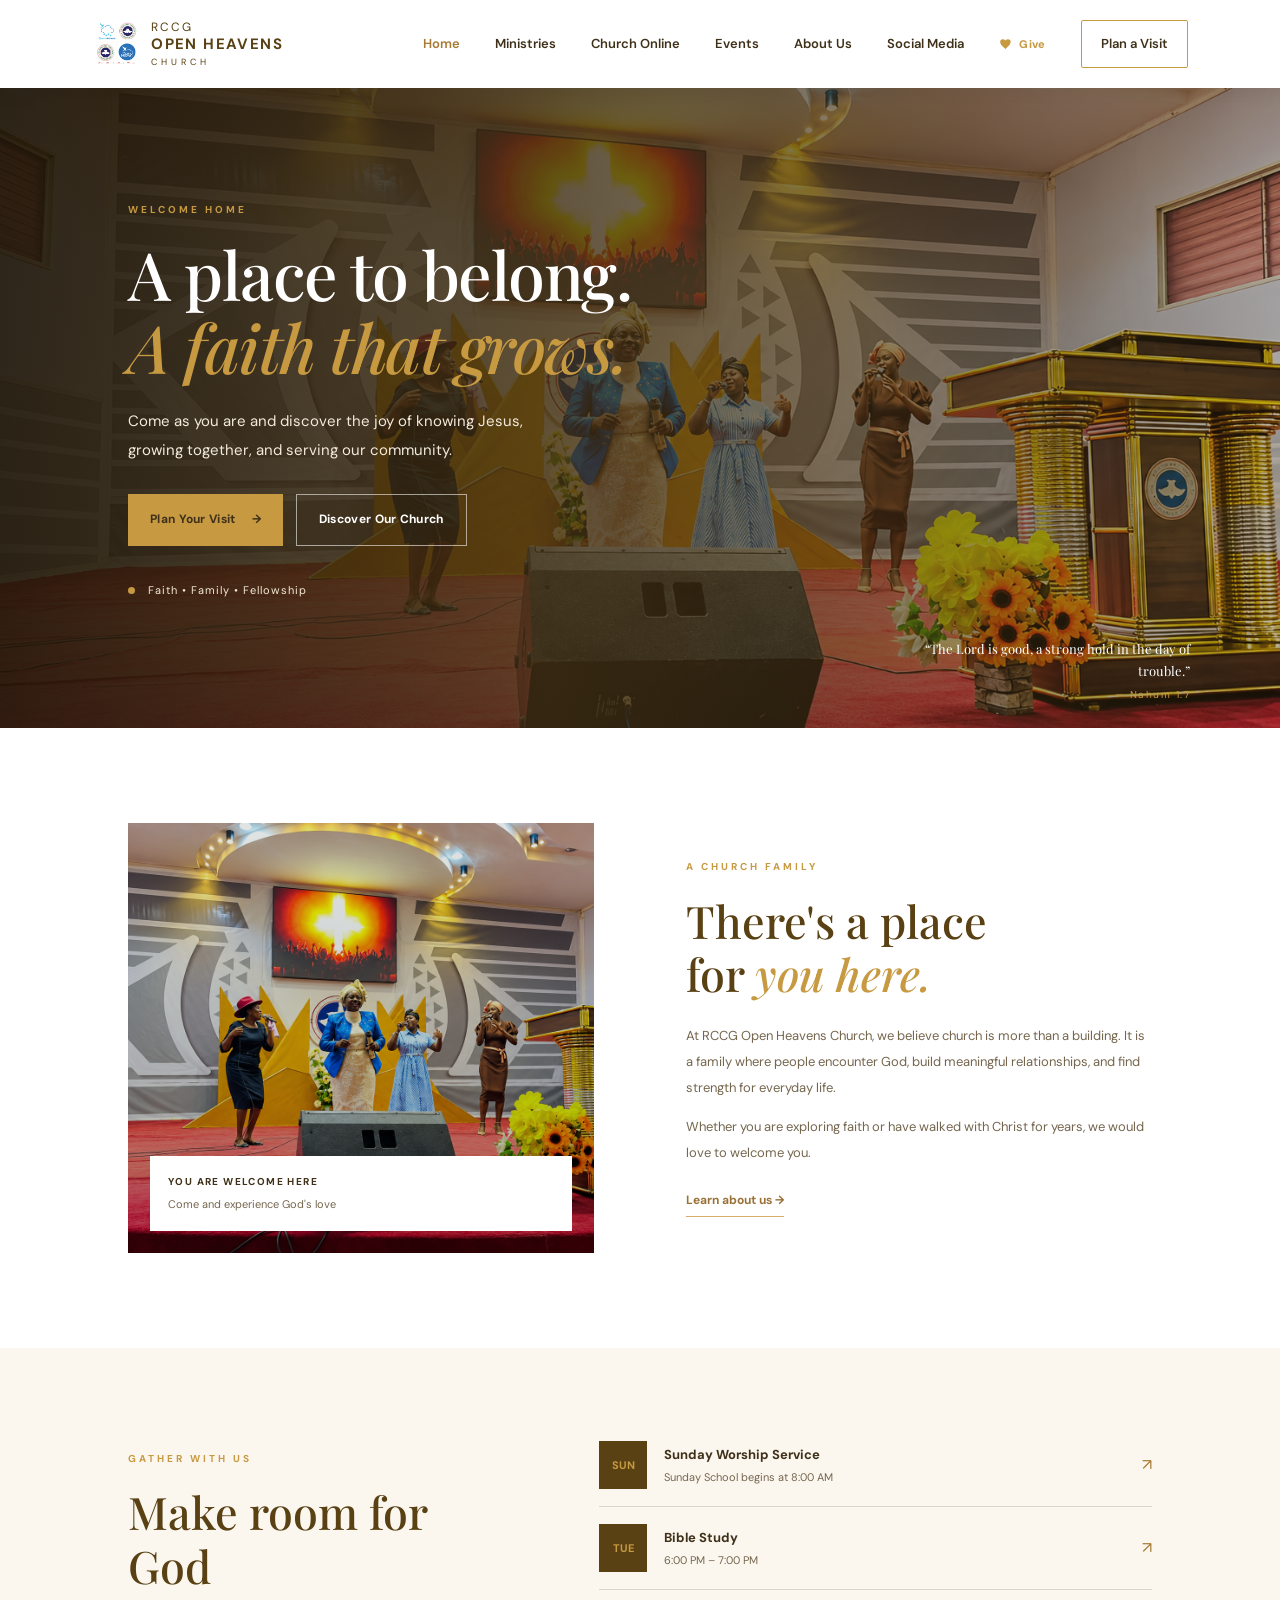
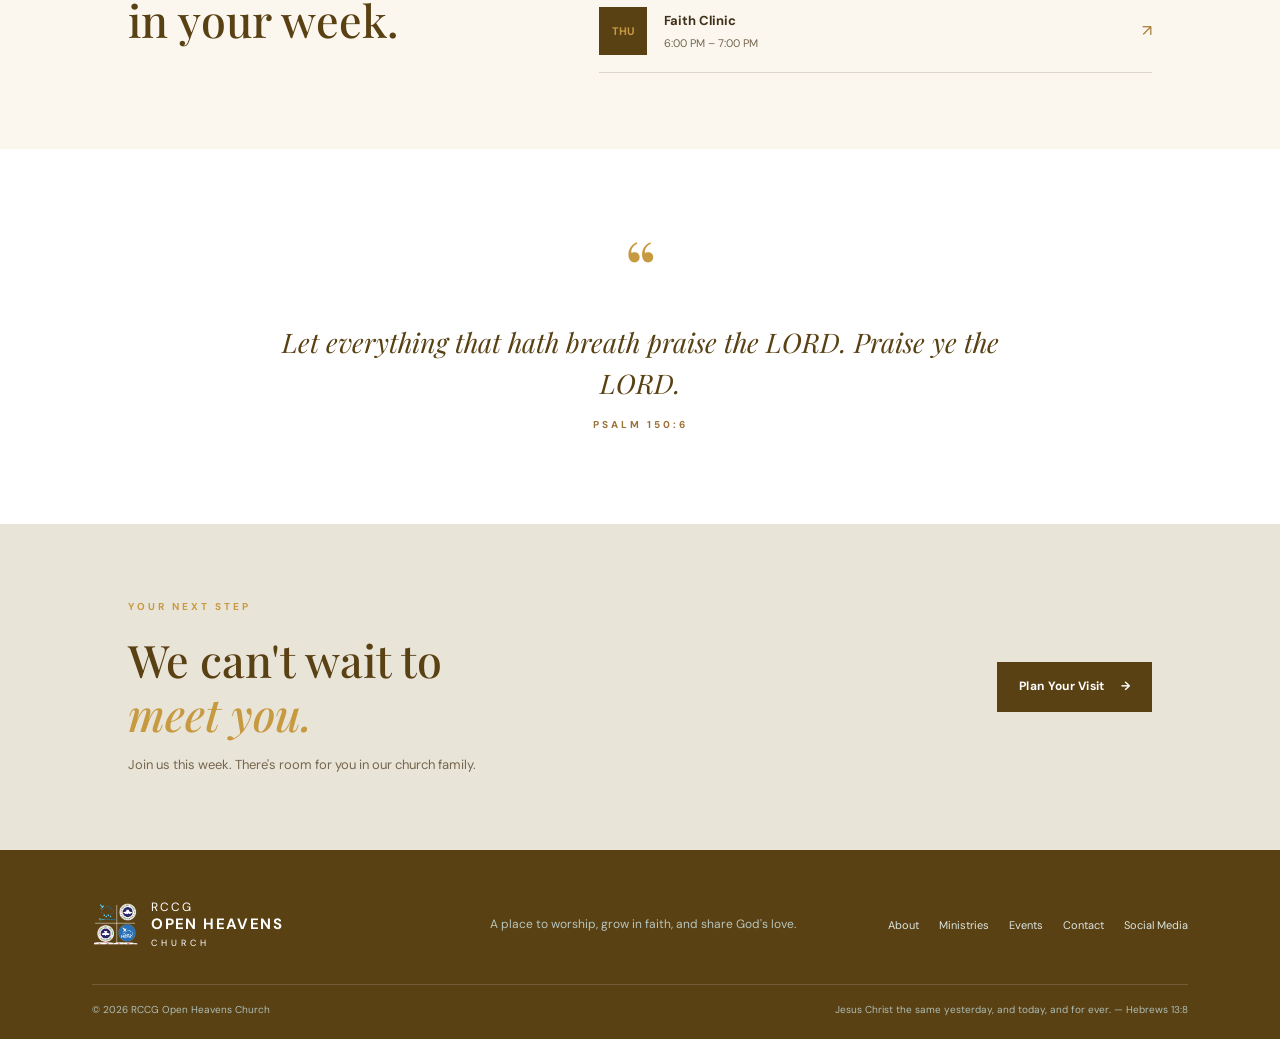
==== index.html @ aeee7080 "Update church branding and hero styling" ====
<!DOCTYPE html>
<html lang="en">
<head>
  <meta charset="UTF-8"><meta name="viewport" content="width=device-width, initial-scale=1">
  <meta name="description" content="Welcome to RCCG Open Heavens Church — a place to worship, grow in faith, and experience God's love.">
  <title>RCCG Open Heavens Church | Home</title><link rel="stylesheet" href="styles.css">
</head>
<body>
<header class="site-header"><a class="brand" href="index.html"><span class="brand-mark">✦</span><span>RCCG <b>OPEN HEAVENS</b><small>CHURCH</small></span></a>
<button class="menu-toggle" aria-label="Open navigation" aria-expanded="false">☰</button>
<nav class="nav"><a class="active" href="index.html">Home</a><a href="ministries.html">Ministries</a><a href="church-online.html">Church Online</a><a href="events.html">Events</a><a href="about.html">About Us</a><a href="social.html">Social Media</a><a href="give.html">Give</a><a class="nav-cta" href="contact.html">Plan a Visit</a></nav></header>
<main>
<section class="hero"><div class="hero-shade"></div><div class="hero-content"><p class="eyebrow">WELCOME HOME</p><h1>A place to belong.<br><em>A faith that grows.</em></h1><p class="hero-copy">Come as you are and discover the joy of knowing Jesus, growing together, and serving our community.</p><div class="hero-actions"><a class="button button-gold" href="contact.html">Plan Your Visit <span>→</span></a><a class="button button-outline" href="about.html">Discover Our Church</a></div><div class="hero-note"><span class="live-dot"></span> Faith • Family • Fellowship</div></div><div class="hero-verse">“The Lord is good, a strong hold in the day of trouble.” <b>— Nahum 1:7</b></div></section>
<section class="welcome section-wrap"><div class="welcome-image"><div class="image-label"><span>✦</span><div><b>YOU ARE WELCOME HERE</b><small>Come and experience God's love</small></div></div></div><div class="welcome-text"><p class="eyebrow">A CHURCH FAMILY</p><h2>There's a place<br>for <em>you here.</em></h2><p>At RCCG Open Heavens Church, we believe church is more than a building. It is a family where people encounter God, build meaningful relationships, and find strength for everyday life.</p><p>Whether you are exploring faith or have walked with Christ for years, we would love to welcome you.</p><a class="text-link" href="about.html">Learn about us <span>→</span></a></div></section>
<section class="service-band"><div><p class="eyebrow">GATHER WITH US</p><h2>Make room for God<br>in your week.</h2></div><div class="service-list" id="serviceList"></div></section>
<section class="quote-section"><span class="quote-mark">“</span><blockquote>Let everything that hath breath praise the LORD. Praise ye the LORD.</blockquote><p>PSALM 150:6</p></section>
<section class="visit-cta"><div><p class="eyebrow">YOUR NEXT STEP</p><h2>We can't wait to<br><em>meet you.</em></h2><p>Join us this week. There's room for you in our church family.</p></div><a class="button button-dark" href="contact.html">Plan Your Visit <span>→</span></a></section>
</main>
<footer class="footer"><div class="footer-main"><a class="brand brand-light" href="index.html"><span class="brand-mark">✦</span><span>RCCG <b>OPEN HEAVENS</b><small>CHURCH</small></span></a><p>A place to worship, grow in faith, and share God's love.</p><div class="footer-links"><a href="about.html">About</a><a href="ministries.html">Ministries</a><a href="events.html">Events</a><a href="contact.html">Contact</a></div></div><div class="footer-bottom"><span>© <span id="year"></span> RCCG Open Heavens Church</span><span>Jesus Christ the same yesterday, and today, and for ever. — Hebrews 13:8</span></div></footer><script src="church-config.js"></script><script src="script.js"></script></body></html>
---- styles.css ----
@import url('https://fonts.googleapis.com/css2?family=DM+Sans:wght@400;500;600;700&family=Playfair+Display:ital,wght@0,500;0,600;0,700;1,500;1,600&display=swap');
:root{--navy:#594114;--green:#806126;--gold:#c79a42;--cream:#fbf7ef;--ink:#3f3019;--muted:#75664e;--white:#fff;--line:#e8ddc6;--transition:0.35s cubic-bezier(.2,.8,.2,1)}
*{box-sizing:border-box}html{scroll-behavior:smooth}body{margin:0;color:var(--ink);font-family:'DM Sans',sans-serif;line-height:1.65;overflow-x:hidden;animation:pageFade .7s ease both}a{color:inherit;text-decoration:none}
@keyframes pageFade{from{opacity:0}to{opacity:1}}
@keyframes riseUp{from{opacity:0;transform:translateY(28px)}to{opacity:1;transform:translateY(0)}}
@keyframes floatGold{0%,100%{transform:translateY(0)}50%{transform:translateY(-5px)}}
.reveal{opacity:0;transform:translateY(28px);transition:opacity .8s ease,transform .8s ease}
.reveal-visible{opacity:1;transform:none}
.site-header{height:88px;padding:0 7.2%;display:flex;align-items:center;justify-content:space-between;background:#fff;position:relative;z-index:10;box-shadow:0 2px 22px #152d2910}.brand{display:flex;align-items:center;gap:11px;font-size:12px;letter-spacing:2px;color:var(--navy);line-height:1.25}.brand b{display:block;font-size:15px;letter-spacing:1.4px}.brand small{display:block;font-size:9px;letter-spacing:4px;margin-top:4px}.brand-mark{font-size:29px;color:var(--gold)}.nav{display:flex;align-items:center;gap:35px;font-size:13px;font-weight:600}.nav>a{transition:color var(--transition),transform var(--transition),opacity var(--transition)}.nav>a:hover,.nav>a.active{color:#a87932}.nav a:hover{transform:translateY(-1px)}.nav-cta{padding:12px 19px;border:1px solid var(--gold);border-radius:2px;transition:transform var(--transition),box-shadow var(--transition),background var(--transition)}.nav-cta:hover{transform:translateY(-2px);box-shadow:0 10px 18px rgba(199,154,66,.25)}.active-cta{background:var(--gold);color:var(--navy)!important}.menu-toggle{display:none;background:none;border:0;font-size:26px;color:var(--navy)}
.hero{position:relative;min-height:640px;display:flex;align-items:center;background:#594114 url('assets/home-worship.png') center 48%/cover;color:white}.hero-shade,.page-hero-shade{position:absolute;inset:0;background:linear-gradient(90deg,rgba(31,22,8,.92) 0%,rgba(63,46,19,.82) 43%,rgba(63,46,19,.35) 100%)}.hero-content{position:relative;z-index:1;margin-left:10%;max-width:640px;padding:80px 20px 95px 0}.eyebrow{font-size:10px;letter-spacing:3px;font-weight:700;color:var(--gold);margin:0 0 18px}.hero h1,.page-hero h1{font-family:'Playfair Display',serif;font-size:clamp(42px,5.2vw,72px);line-height:1.1;letter-spacing:-1.5px;margin:0 0 24px;font-weight:500}.hero h1 em,.page-hero h1 em,.welcome h2 em,.visit-cta h2 em,.about-intro h2 em,.values-section h2 em,.beliefs h2 em,.ministry-intro h2 em,.schedule-heading h2 em,.contact-details h2 em,.events-banner h2 em{color:var(--gold);font-weight:500}.hero-copy{font-size:15px;max-width:450px;color:#f2eadc;line-height:1.9}.hero-actions{display:flex;gap:13px;flex-wrap:wrap;margin-top:30px}.button{display:inline-flex;align-items:center;justify-content:center;gap:16px;padding:15px 22px;font-size:12px;font-weight:700;letter-spacing:.3px;border:0;cursor:pointer;transition:transform .25s ease,background .25s ease,box-shadow .25s ease}.button:hover{transform:translateY(-2px);box-shadow:0 12px 24px rgba(89,65,20,.18)}.button-gold{background:var(--gold);color:#3f3019}.button-outline{border:1px solid #ffffff91;color:white}.button-dark{background:var(--navy);color:white}.hero-note{margin-top:35px;color:#f4ead7;font-size:11px;letter-spacing:1px}.live-dot{display:inline-block;width:7px;height:7px;border-radius:50%;background:var(--gold);margin-right:9px;animation:floatGold 2.6s ease-in-out infinite}.hero-verse{position:absolute;right:7%;bottom:27px;z-index:1;max-width:300px;font-family:'Playfair Display',serif;font-size:13px;color:#fff;text-align:right}.hero-verse b{display:block;font:10px 'DM Sans',sans-serif;letter-spacing:1.5px;color:var(--gold);margin-top:7px}
.section-wrap{padding:95px 10%}.welcome{display:grid;grid-template-columns:1fr 1fr;gap:9%;align-items:center}.welcome-image{height:430px;background:url('https://images.unsplash.com/photo-1511632765486-a01980e01a18?auto=format&fit=crop&w=1000&q=80') center/cover;position:relative}.image-label{position:absolute;bottom:22px;left:22px;right:22px;background:#fff;padding:18px;display:flex;align-items:center;gap:13px}.image-label>span{font-size:27px;color:var(--gold)}.image-label b,.image-label small{display:block}.image-label b{font-size:10px;letter-spacing:1.4px}.image-label small{font-size:11px;color:var(--muted);margin-top:4px}.welcome h2,.service-band h2,.visit-cta h2,.about-intro h2,.values-section h2,.beliefs h2,.ministry-intro h2,.schedule-heading h2,.contact-details h2,.events-banner h2{font:500 clamp(33px,3.5vw,46px)/1.2 'Playfair Display',serif;margin:0 0 22px;color:var(--navy)}.welcome-text>p:not(.eyebrow){font-size:13px;color:var(--muted);line-height:2}.text-link{display:inline-block;margin-top:12px;color:#9a7138;font-size:12px;font-weight:700;border-bottom:1px solid #d7ae69;padding-bottom:5px}.service-band{background:var(--cream);padding:76px 10%;display:grid;grid-template-columns:.8fr 1.2fr;gap:10%;align-items:center}.service-band h2{margin-bottom:0}.service-list>div{display:flex;align-items:center;gap:17px;border-bottom:1px solid #dcd6ca;padding:17px 0}.service-day{display:grid;place-items:center;width:48px;height:48px;background:var(--navy);color:var(--gold);font-size:11px;font-weight:700}.service-list b,.service-list small{display:block}.service-list b{font-size:13px}.service-list small{font-size:11px;color:var(--muted);margin-top:3px}.service-arrow{margin-left:auto;color:#a87932}.quote-section{text-align:center;padding:86px 20px 80px;background:#fff}.quote-mark{font:80px/.8 'Playfair Display',serif;color:var(--gold)}.quote-section blockquote{font:italic 27px/1.5 'Playfair Display',serif;max-width:720px;margin:14px auto;color:var(--navy)}.quote-section p,.ministry-quote span{font-size:10px;letter-spacing:3px;color:#9a7138;font-weight:700}.visit-cta{padding:75px 10%;background:#e9e4d8;display:flex;justify-content:space-between;align-items:center;gap:30px}.visit-cta h2{margin-bottom:12px}.visit-cta p:not(.eyebrow){font-size:13px;color:var(--muted);margin-bottom:0}
.footer{background:var(--navy);color:#dce5df;padding:50px 7.2% 20px}.footer-main{display:grid;grid-template-columns:1fr 1fr auto;align-items:center;gap:30px;padding-bottom:35px}.brand-light{color:white}.footer-main>p{font-size:12px;color:#b7c5bd}.footer-links{display:flex;gap:20px;font-size:11px}.footer-links a:hover{color:var(--gold)}.footer-bottom{border-top:1px solid #ffffff26;padding-top:17px;display:flex;justify-content:space-between;gap:20px;font-size:10px;color:#aebdb5}
.page-hero{position:relative;min-height:430px;display:flex;align-items:center;background-position:center;background-size:cover;color:white}.about-hero{background-image:url('https://images.unsplash.com/photo-1438232992991-995b7058bbb3?auto=format&fit=crop&w=1800&q=85')}.ministry-hero{background-image:url('https://images.unsplash.com/photo-1516280440614-37939bbacd81?auto=format&fit=crop&w=1800&q=85')}.events-hero{background-image:url('https://images.unsplash.com/photo-1470229722913-7c0e2dbbafd3?auto=format&fit=crop&w=1800&q=85')}.contact-hero{background-image:url('https://images.unsplash.com/photo-1510915361894-db8b60106cb1?auto=format&fit=crop&w=1800&q=85')}.page-hero-shade{background:linear-gradient(90deg,rgba(31,22,8,.93),rgba(63,46,19,.4))}.page-hero-content{position:relative;z-index:1;margin-left:10%;padding:70px 20px 70px 0}.page-hero h1{font-size:clamp(42px,5vw,64px);margin-bottom:17px}.page-hero-content>p:last-child{font-size:14px;color:#f3ead7}
.about-intro{display:grid;grid-template-columns:1fr 1fr;gap:9%;align-items:center}.about-intro>div:nth-child(2){font-size:14px;color:var(--muted);line-height:2}.values-section{background:var(--cream);padding:80px 10%}.section-heading{text-align:center;margin-bottom:38px}.section-heading h2{margin-bottom:0}.value-grid{display:grid;grid-template-columns:repeat(4,1fr);gap:16px}.value-card{background:#fff;padding:26px 22px;min-height:205px}.value-card>span{color:#b78b4b;font-size:11px;letter-spacing:2px}.value-card h3{font:22px 'Playfair Display',serif;color:var(--navy);margin:17px 0 8px}.value-card p{font-size:12px;color:var(--muted);line-height:1.8}.beliefs{display:grid;grid-template-columns:.8fr 1.2fr;gap:10%;align-items:center}.beliefs-art{height:360px;background:linear-gradient(rgba(89,65,20,.86),rgba(89,65,20,.86)),url('https://images.unsplash.com/photo-1504052434569-70ad5836ab65?auto=format&fit=crop&w=900&q=80') center/cover;display:flex;align-items:center;justify-content:center;flex-direction:column;color:white}.cross-symbol{font-size:78px;color:var(--gold)}.beliefs-art p{font-size:10px;letter-spacing:3px}.check-list{list-style:none;padding:0;margin:25px 0}.check-list li{position:relative;padding:0 0 14px 26px;font-size:12px;color:var(--muted)}.check-list li:before{content:'✓';position:absolute;left:0;color:#ad813e;font-weight:700}
.ministry-intro{text-align:center;padding-bottom:50px}.ministry-intro h2{margin-bottom:15px}.ministry-intro>p:last-child{max-width:580px;margin:0 auto;color:var(--muted);font-size:13px}.ministry-grid-wrap{padding:0 10% 90px}.ministry-grid{display:grid;grid-template-columns:repeat(3,1fr);gap:18px}.ministry-card{padding:31px 27px;border:1px solid var(--line);background:white;transition:transform .2s,box-shadow .2s}.ministry-card:hover{transform:translateY(-4px);box-shadow:0 12px 30px #142f2910}.ministry-icon{width:47px;height:47px;background:var(--cream);display:grid;place-items:center;font-size:23px;color:#a87932}.ministry-card h3{font:22px 'Playfair Display',serif;color:var(--navy);margin:20px 0 9px}.ministry-card p{font-size:12px;color:var(--muted);line-height:1.9;min-height:67px}.ministry-card .text-link{margin-top:7px}.choir-card{position:relative;overflow:hidden;background:linear-gradient(rgba(89,65,20,.62),rgba(89,65,20,.78)),url('assets/choir-praise-team.jpeg'),url('https://images.unsplash.com/photo-1507692049790-de58290a4334?auto=format&fit=crop&w=1200&q=80');background-size:cover;background-position:center;box-shadow:inset 0 0 0 1px rgba(255,255,255,.08)}.choir-card::before{content:'';position:absolute;inset:0;background:rgba(255,255,255,.08)}.choir-card > *{position:relative;z-index:1}.choir-card .ministry-icon,.choir-card h3,.choir-card p,.choir-card .text-link{color:#fff}.choir-card .ministry-icon{background:rgba(255,255,255,.12)}.choir-card .text-link{color:#f8d88d}.prayer-card{position:relative;overflow:hidden;background:linear-gradient(rgba(89,65,20,.58),rgba(89,65,20,.75)),url('assets/prayer team.jpeg'),url('https://images.unsplash.com/photo-1516280440614-37939bbacd81?auto=format&fit=crop&w=1200&q=80');background-size:cover;background-position:center;box-shadow:inset 0 0 0 1px rgba(255,255,255,.08)}.prayer-card::before{content:'';position:absolute;inset:0;background:rgba(255,255,255,.08)}.prayer-card > *{position:relative;z-index:1}.prayer-card .ministry-icon,.prayer-card h3,.prayer-card p,.prayer-card .text-link{color:#fff}.prayer-card .ministry-icon{background:rgba(255,255,255,.12)}.prayer-card .text-link{color:#f8d88d}.family-card{position:relative;overflow:hidden;background:linear-gradient(rgba(89,65,20,.6),rgba(89,65,20,.76)),url('assets/children & family.jpeg'),url('https://images.unsplash.com/photo-1517486808906-6ca8b3d3b89b?auto=format&fit=crop&w=1200&q=80');background-size:cover;background-position:center;box-shadow:inset 0 0 0 1px rgba(255,255,255,.08)}.family-card::before{content:'';position:absolute;inset:0;background:rgba(255,255,255,.08)}.family-card > *{position:relative;z-index:1}.family-card .ministry-icon,.family-card h3,.family-card p,.family-card .text-link{color:#fff}.family-card .ministry-icon{background:rgba(255,255,255,.12)}.family-card .text-link{color:#f8d88d}.media-card{position:relative;overflow:hidden;background:linear-gradient(rgba(89,65,20,.6),rgba(89,65,20,.76)),url('assets/Media & Technical.jpeg'),url('https://images.unsplash.com/photo-1492684223066-81342ee5ff30?auto=format&fit=crop&w=1200&q=80');background-size:cover;background-position:center;box-shadow:inset 0 0 0 1px rgba(255,255,255,.08)}.media-card::before{content:'';position:absolute;inset:0;background:rgba(255,255,255,.08)}.media-card > *{position:relative;z-index:1}.media-card .ministry-icon,.media-card h3,.media-card p,.media-card .text-link{color:#fff}.media-card .ministry-icon{background:rgba(255,255,255,.12)}.media-card .text-link{color:#f8d88d}.usher-card{position:relative;overflow:hidden;background:linear-gradient(rgba(89,65,20,.6),rgba(89,65,20,.76)),url('assets/Ushering & Hospitality.jpeg'),url('https://images.unsplash.com/photo-1529156069898-49953e39b3ac?auto=format&fit=crop&w=1800&q=85');background-size:cover;background-position:center;box-shadow:inset 0 0 0 1px rgba(255,255,255,.08)}.usher-card::before{content:'';position:absolute;inset:0;background:rgba(255,255,255,.08)}.usher-card > *{position:relative;z-index:1}.usher-card .ministry-icon,.usher-card h3,.usher-card p,.usher-card .text-link{color:#fff}.usher-card .ministry-icon{background:rgba(255,255,255,.12)}.usher-card .text-link{color:#f8d88d}.outreach-card{position:relative;overflow:hidden;background:linear-gradient(rgba(89,65,20,.6),rgba(89,65,20,.76)),url('assets/Outreach & Welfare.jpeg'),url('https://images.unsplash.com/photo-1488521787991-ed7bbaae773c?auto=format&fit=crop&w=1200&q=80');background-size:cover;background-position:center;box-shadow:inset 0 0 0 1px rgba(255,255,255,.08)}.outreach-card::before{content:'';position:absolute;inset:0;background:rgba(255,255,255,.08)}.outreach-card > *{position:relative;z-index:1}.outreach-card .ministry-icon,.outreach-card h3,.outreach-card p,.outreach-card .text-link{color:#fff}.outreach-card .ministry-icon{background:rgba(255,255,255,.12)}.outreach-card .text-link{color:#f8d88d}.ministry-quote{text-align:center;background:var(--cream);padding:68px 20px}.ministry-quote blockquote{font:italic 25px/1.5 'Playfair Display',serif;max-width:690px;margin:0 auto 15px;color:var(--navy)}
.schedule-section{padding-top:80px}.schedule-heading{display:flex;justify-content:space-between;gap:40px;align-items:end;margin-bottom:35px}.schedule-heading h2{margin:0}.schedule-heading>p{max-width:350px;color:var(--muted);font-size:13px}.schedule-list{border-top:1px solid var(--line)}.schedule-item{display:grid;grid-template-columns:80px 1fr 180px;gap:24px;align-items:center;padding:23px 0;border-bottom:1px solid var(--line)}.date-tile{height:62px;background:var(--cream);display:flex;align-items:center;justify-content:center;flex-direction:column}.date-tile b{font-size:13px;color:var(--navy)}.date-tile span{font-size:8px;letter-spacing:1px;color:#9a7138}.schedule-info h3{font:22px 'Playfair Display',serif;margin:0 0 4px;color:var(--navy)}.schedule-info p{font-size:12px;color:var(--muted);margin:0}.schedule-time{text-align:right}.schedule-time b,.schedule-time span{display:block}.schedule-time b{font-size:12px;color:#9a7138}.schedule-time span{font-size:10px;color:var(--muted)}.schedule-note{font-size:11px;color:var(--muted);margin-top:20px}.events-banner{padding:70px 10%;background:var(--navy);color:white;display:flex;align-items:center;justify-content:space-between;gap:30px}.events-banner h2{color:white;margin-bottom:10px}.events-banner p:not(.eyebrow){font-size:12px;color:#c2d0c8}
.contact-layout{display:grid;grid-template-columns:.9fr 1.1fr;gap:9%;align-items:start}.contact-details>p:not(.eyebrow){font-size:13px;color:var(--muted);line-height:2}.contact-detail{display:flex;gap:14px;margin-top:25px;align-items:flex-start}.detail-icon{width:40px;height:40px;display:grid;place-items:center;background:var(--cream);color:#a87932;font-size:20px;flex-shrink:0}.contact-detail b{font-size:12px}.contact-detail p{font-size:12px;color:var(--muted);margin:3px 0 0;line-height:1.8}.contact-note{margin-top:30px;background:var(--cream);padding:20px}.contact-note b{font:19px 'Playfair Display',serif;color:var(--navy)}.contact-note p{font-size:11px;color:var(--muted);margin-bottom:0}.contact-form{background:var(--cream);padding:34px}.contact-form h3{font:27px 'Playfair Display',serif;color:var(--navy);margin:0 0 5px}.contact-form>p{font-size:11px;color:var(--muted);margin:0 0 22px}.contact-form label{display:block;font-size:11px;font-weight:700;margin:15px 0 7px}.contact-form input,.contact-form select,.contact-form textarea{width:100%;padding:13px 12px;border:1px solid #ddd7cb;background:white;color:var(--ink);font:12px 'DM Sans',sans-serif;border-radius:0;outline-color:var(--gold)}.contact-form textarea{resize:vertical}.form-submit{margin-top:20px;width:100%}.form-feedback{display:none;margin-top:15px;padding:12px;background:#e3eee5;color:#234b37;font-size:12px}.form-feedback.show{display:block}.form-disclaimer{display:block;color:var(--muted);font-size:10px;margin-top:12px}.map-placeholder{margin:0 10% 85px;padding:55px 20px;text-align:center;background:repeating-linear-gradient(45deg,#f5f2eb,#f5f2eb 12px,#efebe2 12px,#efebe2 24px)}.map-symbol{font-size:35px;color:#a87932}.map-placeholder h3{font:24px 'Playfair Display',serif;color:var(--navy);margin:8px 0}.map-placeholder p{font-size:12px;color:var(--muted)}
@media(max-width:900px){.site-header{padding:0 5%;height:78px}.nav{gap:18px}.welcome,.about-intro,.beliefs,.contact-layout{gap:6%}.section-wrap{padding:75px 7%}.service-band,.values-section{padding-left:7%;padding-right:7%}.value-grid{grid-template-columns:repeat(2,1fr)}.ministry-grid-wrap{padding-left:7%;padding-right:7%}.ministry-grid{grid-template-columns:repeat(2,1fr)}.footer-main{grid-template-columns:1fr 1fr}.footer-links{grid-column:1/-1}.visit-cta,.events-banner{padding-left:7%;padding-right:7%}}
@media(prefers-reduced-motion:reduce){html{scroll-behavior:auto}*,*::before,*::after{animation-duration:0.01ms!important;animation-iteration-count:1!important;transition-duration:0.01ms!important;scroll-behavior:auto!important}.reveal,.reveal-visible{opacity:1;transform:none}}
@media(max-width:680px){.menu-toggle{display:block}.nav{display:none;position:absolute;top:78px;left:0;right:0;padding:20px 6% 25px;background:white;box-shadow:0 15px 20px #102c2412;align-items:stretch;gap:0;flex-direction:column}.nav.nav-open{display:flex}.nav>a{padding:13px 0;border-bottom:1px solid var(--line)}.nav .nav-cta{padding:12px;margin-top:12px;text-align:center;border:1px solid var(--gold)}.hero{min-height:650px;background-position:58% center}.hero-shade{background:linear-gradient(90deg,rgba(31,22,8,.94),rgba(63,46,19,.56))}.hero-content{margin-left:7%;padding:70px 7% 100px 0}.hero h1{font-size:47px}.hero-verse{right:7%;left:7%;max-width:none;text-align:left;font-size:12px}.hero-actions{gap:9px}.button{padding:14px 15px}.welcome,.about-intro,.beliefs,.contact-layout,.service-band{grid-template-columns:1fr}.welcome{gap:35px}.welcome-image{height:320px}.service-band{gap:30px}.service-band h2{font-size:37px}.visit-cta,.events-banner{align-items:flex-start;flex-direction:column}.page-hero{min-height:380px}.page-hero-content{margin-left:7%;padding-right:7%}.page-hero h1{font-size:45px}.value-grid,.ministry-grid{grid-template-columns:1fr}.value-card{min-height:0}.beliefs-art{height:270px;order:2}.schedule-heading{display:block}.schedule-heading>p{margin-top:20px}.schedule-item{grid-template-columns:58px 1fr;gap:14px}.date-tile{height:56px}.schedule-time{grid-column:2;text-align:left;margin-top:-5px}.schedule-info h3{font-size:19px}.contact-form{padding:24px 19px}.map-placeholder{margin:0 7% 65px}.footer{padding:40px 7% 20px}.footer-main{grid-template-columns:1fr;gap:15px}.footer-links{grid-column:auto;flex-wrap:wrap}.footer-bottom{flex-direction:column;gap:8px}.quote-section blockquote{font-size:23px}.section-wrap{padding:65px 7%}}
.brand-logo{width:48px;height:48px;object-fit:contain;flex:0 0 auto}.brand-mark{display:block;width:48px;height:48px;background:url('assets/church-logo.png') center/contain no-repeat;font-size:0;flex:0 0 auto}.map-placeholder{padding:0 0 30px;overflow:hidden;background:var(--cream)}.church-map{display:block;width:100%;height:340px;border:0;margin-bottom:24px}.map-placeholder h3,.map-placeholder p,.map-placeholder .text-link{margin-left:20px;margin-right:20px}.map-placeholder .text-link{margin-top:0}
.social-hero{background-image:url('https://images.unsplash.com/photo-1529156069898-49953e39b3ac?auto=format&fit=crop&w=1800&q=85')}.social-intro{text-align:center;max-width:760px;margin:0 auto}.social-intro h2,.social-cta h2{font:500 clamp(33px,3.5vw,46px)/1.2 'Playfair Display',serif;margin:0 0 18px;color:var(--navy)}.social-intro h2 em,.social-cta h2 em{color:var(--gold);font-weight:500}.social-intro>p:last-child{font-size:13px;color:var(--muted);line-height:2}.social-grid-wrap{padding:0 10% 90px}.social-grid{display:grid;grid-template-columns:repeat(4,1fr);gap:18px}.social-card{padding:32px 25px;background:var(--cream);border:1px solid var(--line)}.social-icon{display:grid;place-items:center;width:48px;height:48px;border-radius:50%;background:var(--navy);color:var(--gold);font-size:24px;font-weight:700}.social-card h3{font:23px 'Playfair Display',serif;color:var(--navy);margin:20px 0 9px}.social-card p{font-size:12px;color:var(--muted);line-height:1.8;min-height:65px}.social-status{font-size:10px;letter-spacing:1px;color:#9a7138;font-weight:700}.social-cta{background:#e9e4d8;text-align:center;padding:75px 20px}.social-cta h2{margin-bottom:26px}@media(max-width:900px){.social-grid-wrap{padding-left:7%;padding-right:7%}.social-grid{grid-template-columns:repeat(2,1fr)}}@media(max-width:680px){.social-grid{grid-template-columns:1fr}.social-card p{min-height:0}}
.live-stream{padding-bottom:20px}.live-preview{display:grid;grid-template-columns:1.05fr .95fr;background:var(--navy);color:white;overflow:hidden}.live-preview-content{padding:62px 12%}.live-preview .eyebrow{color:var(--gold)}.live-preview h2{font:500 clamp(32px,3.7vw,47px)/1.2 'Playfair Display',serif;margin:0 0 18px}.live-preview h2 em{color:var(--gold);font-weight:500}.live-preview-content>p:not(.eyebrow){font-size:13px;line-height:2;color:#d5e0da;max-width:410px;margin-bottom:27px}.live-preview-screen{min-height:350px;display:flex;flex-direction:column;align-items:center;justify-content:center;gap:9px;background:linear-gradient(#102b29b8,#102b29b8),url('https://images.unsplash.com/photo-1506157786151-b8491531f063?auto=format&fit=crop&w=1200&q=85') center/cover;color:white;letter-spacing:2px;font-size:11px;font-weight:700}.live-preview-screen small{font-size:10px;color:#dfc18c;letter-spacing:1px;font-weight:400}.play-button{display:grid;place-items:center;width:66px;height:66px;border-radius:50%;padding-left:4px;background:var(--gold);color:var(--navy);font-size:24px;margin-bottom:7px}.live-preview .live-dot{background:#ef6262}@media(max-width:680px){.live-preview{grid-template-columns:1fr}.live-preview-content{padding:50px 9%}.live-preview-screen{min-height:255px}}
.welcome-image{background-image:linear-gradient(rgba(19,43,41,.12),rgba(19,43,41,.34)),url('assets/home-worship.png');background-position:center;background-size:cover;background-blend-mode:multiply}
.image-label>span{display:none}.image-label{gap:0}.ministry-card:last-child .ministry-icon{font-size:0}.ministry-card:last-child .ministry-icon:before{content:'+';font-size:23px}
.online-hero{min-height:510px;padding:92px 10%;display:flex;align-items:center;justify-content:space-between;gap:30px;color:white;background:linear-gradient(90deg,rgba(31,22,8,.94) 0%,rgba(63,46,19,.82) 48%,rgba(63,46,19,.38) 100%),url('assets/church online.jpeg') center/cover}.online-hero>div{max-width:650px}.online-hero h1{font:500 clamp(43px,5vw,68px)/1.1 'Playfair Display',serif;margin:0 0 22px}.online-hero h1 em,.section-title h2 em,.devotional-card h2 em,.giving-layout h2 em,.member-section h2 em{color:var(--gold);font-weight:500}.online-hero>div>p:not(.eyebrow){max-width:530px;color:#f3ead7;font-size:15px}.online-actions{display:flex;gap:12px;flex-wrap:wrap;margin-top:28px}.language-switch{align-self:flex-start;border:1px solid #ffffff91;background:transparent;color:white;padding:10px 13px;cursor:pointer;font:700 11px 'DM Sans',sans-serif;letter-spacing:.5px}.online-section{padding:85px 10%}.cream-section{background:var(--cream)}.section-title{text-align:center;max-width:680px;margin:0 auto 38px}.section-title h2,.devotional-card h2,.prayer-points h2,.giving-layout h2,.member-section h2{font:500 clamp(32px,3.5vw,46px)/1.2 'Playfair Display',serif;color:var(--navy);margin:0 0 14px}.section-title>p:last-child{font-size:13px;color:var(--muted)}.stream-layout,.devotion-layout{display:grid;grid-template-columns:1.2fr .8fr;gap:8%;align-items:center}.stream-screen{min-height:350px;padding:40px;text-align:center;display:flex;flex-direction:column;align-items:center;justify-content:center;background:linear-gradient(rgba(89,65,20,.76),rgba(89,65,20,.76)),url('assets/home-worship.png') center/cover;color:white}.stream-screen h3{font:28px 'Playfair Display',serif;margin:9px 0}.stream-screen p{font-size:12px;color:#f9f0dd;margin:0 0 22px}.stream-copy h3{font:31px 'Playfair Display',serif;color:var(--navy)}.stream-copy p{font-size:13px;color:var(--muted);line-height:2}.sermon-search{width:100%;padding:14px;border:1px solid var(--line);font:13px 'DM Sans',sans-serif}.sermon-grid{display:grid;grid-template-columns:repeat(3,1fr);gap:18px}.sermon-card{background:white;padding:28px;border:1px solid var(--line)}.sermon-card>span{font-size:10px;letter-spacing:2px;color:#9a7138;font-weight:700}.sermon-card h3{font:24px 'Playfair Display',serif;color:var(--navy);margin:18px 0 8px}.sermon-card p{font-size:12px;color:var(--muted);line-height:1.8;min-height:64px}.sermon-card a,.social-status{font-size:11px;color:#9a7138;font-weight:700}.devotion-layout{display:grid}.devotional-card{padding:55px;background:var(--navy);color:white}.devotional-card h2{color:white}.devotional-card>p:not(.eyebrow):not(.devotional-verse){font-size:14px;line-height:2;color:#f6eddc}.devotional-verse{font-size:11px;letter-spacing:2px;color:var(--gold);font-weight:700}.text-button{border:0;background:transparent;cursor:pointer}.prayer-points{padding:44px;background:var(--cream)}.prayer-points ul{padding-left:20px;color:var(--muted);font-size:13px;line-height:2.2}.prayer-form,.testimony-form{max-width:660px;margin:0 auto;display:grid;gap:11px}.prayer-form label,.giving-card label{font-size:11px;font-weight:700}.prayer-form input,.prayer-form textarea,.event-form input,.event-form select,.giving-card input,.testimony-form input,.testimony-form textarea{width:100%;padding:14px;border:1px solid var(--line);font:13px 'DM Sans',sans-serif}.consent{font-size:11px!important;font-weight:400!important;color:var(--muted)}.event-form{max-width:780px;margin:0 auto;display:grid;grid-template-columns:1fr 1fr 1fr auto;gap:10px}.ticket-result{max-width:360px;margin:28px auto 0;padding:24px;text-align:center;background:white;border:1px solid var(--line);font-size:12px}.ticket-result img{display:block;margin:15px auto}.giving-layout{display:grid;grid-template-columns:1fr 1fr;gap:12%;align-items:center;background:#e9e4d8}.giving-layout>div>p:not(.eyebrow){font-size:13px;color:var(--muted);line-height:2}.giving-card{background:white;padding:34px;display:grid;gap:10px}.payment-note,.portal-note{font-size:11px;color:var(--muted);margin:4px 0}.member-section{text-align:center;background:var(--navy);color:white}.member-section h2{color:white}.member-section>p:not(.eyebrow):not(.portal-note){font-size:13px;color:#f5ecd9;max-width:560px;margin:0 auto 25px}.member-section .portal-note{color:#f5edd9}@media(max-width:900px){.online-section{padding-left:7%;padding-right:7%}.sermon-grid{grid-template-columns:1fr 1fr}.event-form{grid-template-columns:1fr 1fr}.giving-layout{gap:7%}}@media(max-width:680px){.online-hero{padding:75px 7%;min-height:560px;align-items:flex-start;flex-direction:column}.stream-layout,.devotion-layout,.giving-layout{grid-template-columns:1fr}.sermon-grid{grid-template-columns:1fr}.event-form{grid-template-columns:1fr}.online-section{padding-top:65px;padding-bottom:65px}.stream-screen{min-height:280px}.devotional-card,.prayer-points{padding:36px 25px}}
.nav .giving-nav-icon{display:inline-flex;align-items:center;gap:6px;color:var(--gold);font-size:16px!important;font-weight:800!important;padding:0!important}.nav .giving-nav-icon svg{width:14px;height:14px;display:block;fill:currentColor;flex-shrink:0}.nav .giving-nav-icon span{font-size:11px;letter-spacing:.4px}.language-switcher{align-self:flex-start;display:flex;border:1px solid #ffffff91}.language-switcher button{border:0;background:transparent;color:white;padding:10px 12px;cursor:pointer;font:700 11px 'DM Sans',sans-serif}.language-switcher button.active{background:var(--gold);color:var(--navy)}
.giving-hero{background-image:linear-gradient(90deg,rgba(31,22,8,.94),rgba(63,46,19,.35)),url('assets/give banner');background-size:cover;background-position:58% 60%;background-repeat:no-repeat}.giving-grid{display:grid;grid-template-columns:1.2fr .8fr;gap:24px;align-items:start}.giving-card,.account-card{background:white;border:1px solid var(--line);padding:32px;box-shadow:0 10px 28px rgba(15,35,29,.04)}.giving-card h3,.account-card h3{font:28px 'Playfair Display',serif;color:var(--navy);margin:0 0 16px}.giving-card p,.account-card p{font-size:13px;color:var(--muted);line-height:1.9}.account-list{display:grid;gap:14px;margin-top:20px}.account-group + .account-group{margin-top:18px;padding-top:16px;border-top:1px solid var(--line)}.account-title{font-size:11px;letter-spacing:1.5px;text-transform:uppercase;color:#9a7138;font-weight:700;margin-bottom:10px}.account-row{display:flex;justify-content:space-between;gap:16px;padding:12px 0;border-bottom:1px solid var(--line)}.account-row:last-child{border-bottom:0}.account-row span{font-size:11px;letter-spacing:1.2px;text-transform:uppercase;color:#9a7138;font-weight:700}.account-row strong{font-size:14px;color:var(--ink);text-align:right}.giving-links{display:flex;flex-wrap:wrap;gap:12px;margin-top:24px}.giving-links .button{margin-top:0}.giving-note{margin-top:24px;padding:16px 18px;background:var(--cream);font-size:12px;color:var(--muted)}@media(max-width:900px){.giving-grid{grid-template-columns:1fr}}@media(max-width:680px){.giving-card,.account-card{padding:24px 20px}.account-row{flex-direction:column;align-items:flex-start}.account-row strong{text-align:left}}
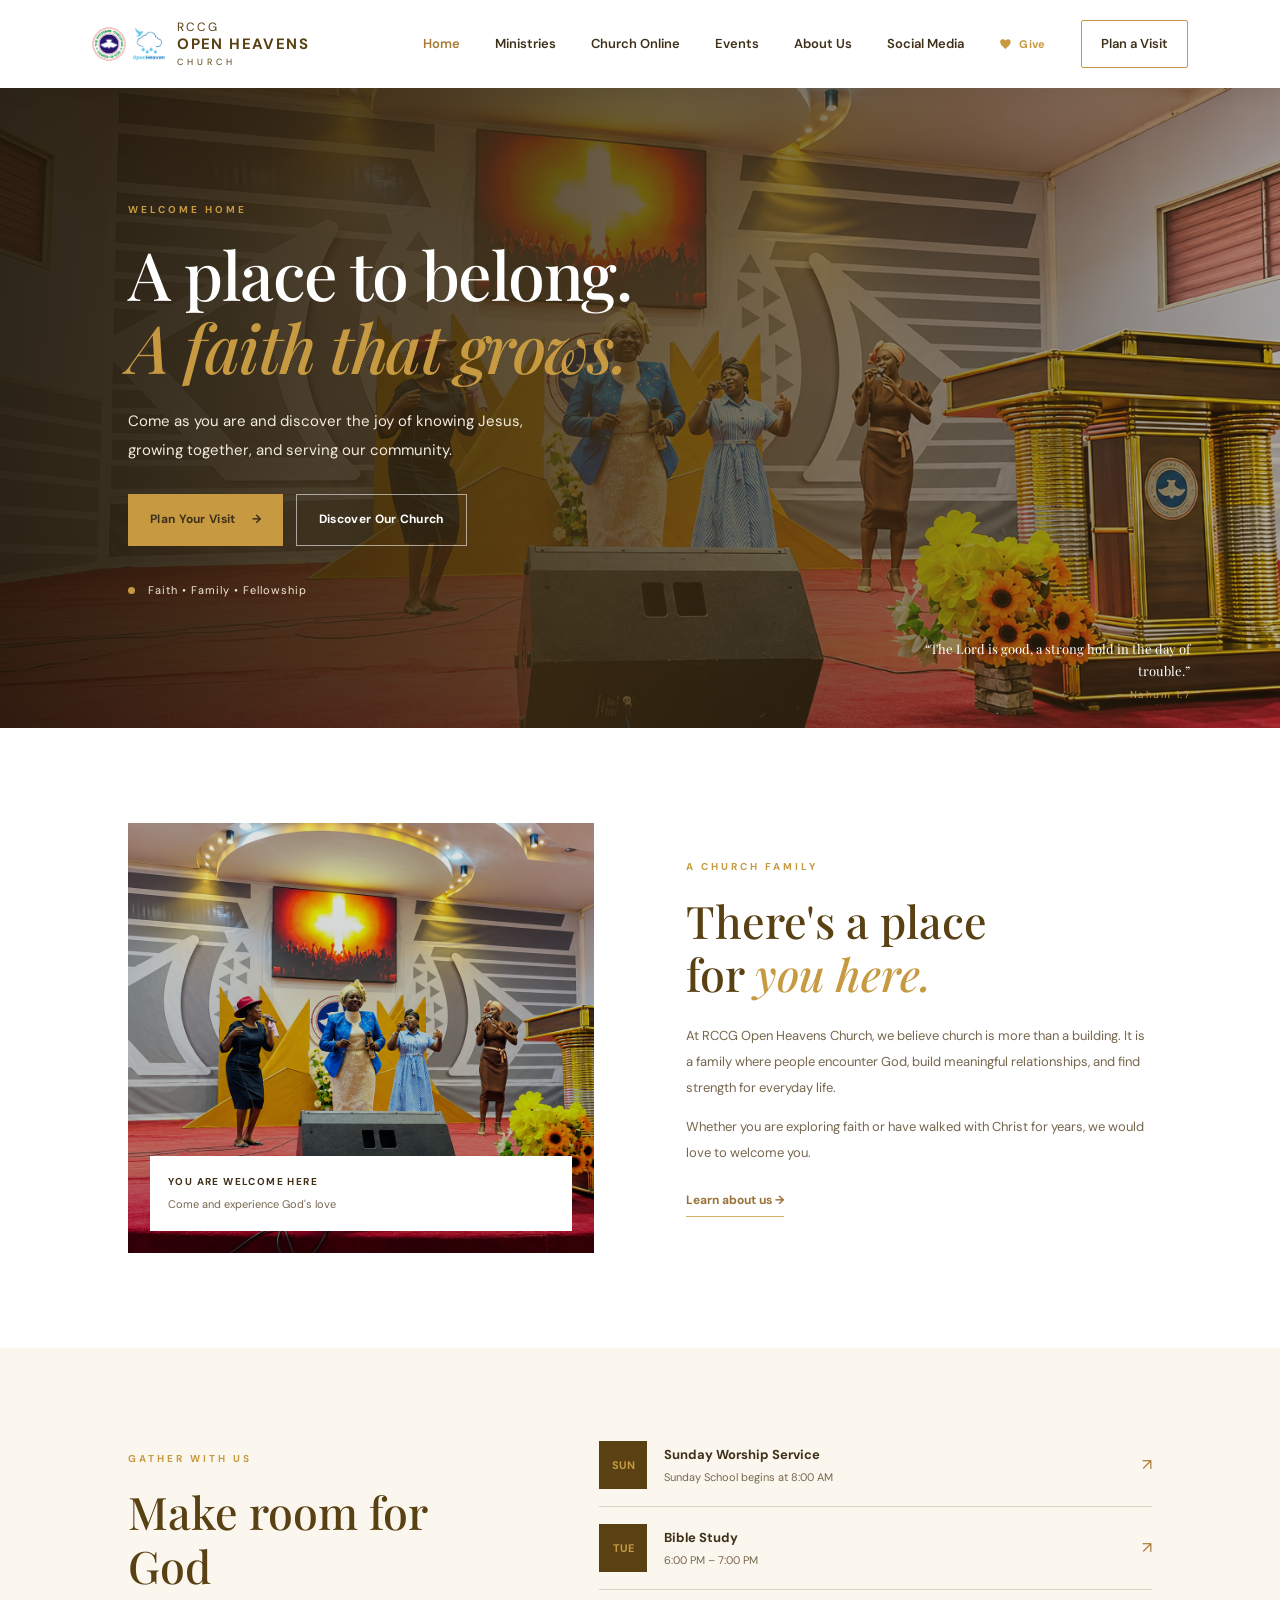
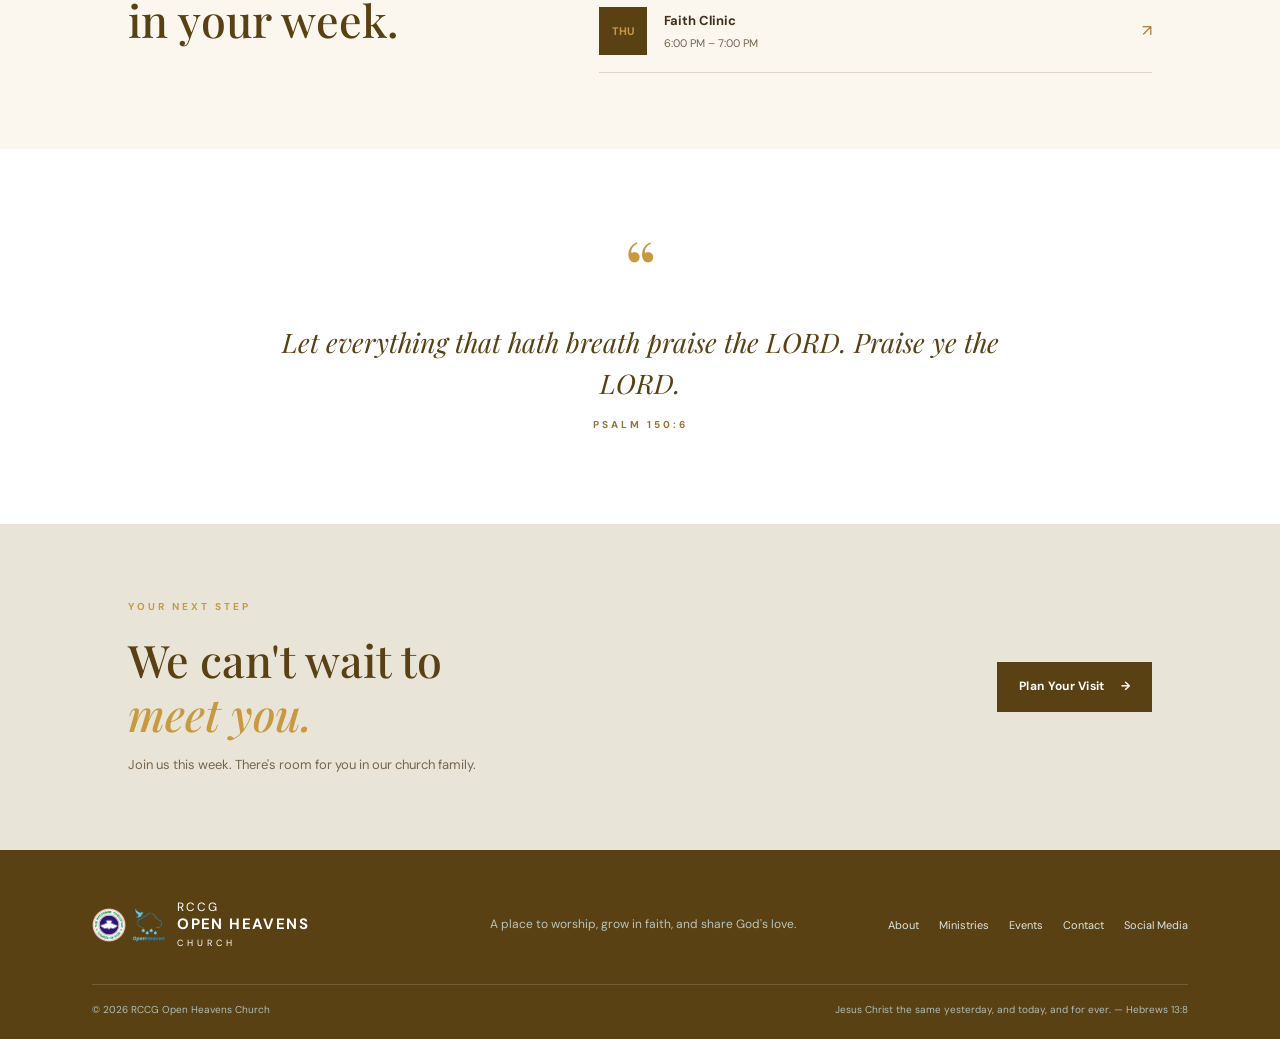
==== commit 2066ee49: "Fix encoding issues and add Vercel clean URLs" ====
--- a/index.html
+++ b/index.html
@@ -1,4 +1,4 @@
-<!DOCTYPE html>
+﻿<!DOCTYPE html>
 <html lang="en">
 <head>
   <meta charset="UTF-8"><meta name="viewport" content="width=device-width, initial-scale=1">
@@ -6,14 +6,18 @@
   <title>RCCG Open Heavens Church | Home</title><link rel="stylesheet" href="styles.css">
 </head>
 <body>
-<header class="site-header"><a class="brand" href="index.html"><span class="brand-mark">✦</span><span>RCCG <b>OPEN HEAVENS</b><small>CHURCH</small></span></a>
+<header class="site-header"><a class="brand" href="index.html"><span class="brand-logos"><img class="brand-logo" src="assets/rccg logo.png" alt="RCCG logo"><img class="brand-logo" src="assets/church-logo.png" alt="RCCG Open Heavens Church logo"></span><span>RCCG <b>OPEN HEAVENS</b><small>CHURCH</small></span></a>
 <button class="menu-toggle" aria-label="Open navigation" aria-expanded="false">☰</button>
 <nav class="nav"><a class="active" href="index.html">Home</a><a href="ministries.html">Ministries</a><a href="church-online.html">Church Online</a><a href="events.html">Events</a><a href="about.html">About Us</a><a href="social.html">Social Media</a><a href="give.html">Give</a><a class="nav-cta" href="contact.html">Plan a Visit</a></nav></header>
 <main>
-<section class="hero"><div class="hero-shade"></div><div class="hero-content"><p class="eyebrow">WELCOME HOME</p><h1>A place to belong.<br><em>A faith that grows.</em></h1><p class="hero-copy">Come as you are and discover the joy of knowing Jesus, growing together, and serving our community.</p><div class="hero-actions"><a class="button button-gold" href="contact.html">Plan Your Visit <span>→</span></a><a class="button button-outline" href="about.html">Discover Our Church</a></div><div class="hero-note"><span class="live-dot"></span> Faith • Family • Fellowship</div></div><div class="hero-verse">“The Lord is good, a strong hold in the day of trouble.” <b>— Nahum 1:7</b></div></section>
-<section class="welcome section-wrap"><div class="welcome-image"><div class="image-label"><span>✦</span><div><b>YOU ARE WELCOME HERE</b><small>Come and experience God's love</small></div></div></div><div class="welcome-text"><p class="eyebrow">A CHURCH FAMILY</p><h2>There's a place<br>for <em>you here.</em></h2><p>At RCCG Open Heavens Church, we believe church is more than a building. It is a family where people encounter God, build meaningful relationships, and find strength for everyday life.</p><p>Whether you are exploring faith or have walked with Christ for years, we would love to welcome you.</p><a class="text-link" href="about.html">Learn about us <span>→</span></a></div></section>
+<section class="hero"><div class="hero-shade"></div><div class="hero-content"><p class="eyebrow">WELCOME HOME</p><h1>A place to belong.<br><em>A faith that grows.</em></h1><p class="hero-copy">Come as you are and discover the joy of knowing Jesus, growing together, and serving our community.</p><div class="hero-actions"><a class="button button-gold" href="contact.html">Plan Your Visit <span>&rarr;</span></a><a class="button button-outline" href="about.html">Discover Our Church</a></div><div class="hero-note"><span class="live-dot"></span> Faith • Family • Fellowship</div></div><div class="hero-verse">“The Lord is good, a strong hold in the day of trouble.” <b>— Nahum 1:7</b></div></section>
+<section class="welcome section-wrap"><div class="welcome-image"><div class="image-label"><span>✦</span><div><b>YOU ARE WELCOME HERE</b><small>Come and experience God's love</small></div></div></div><div class="welcome-text"><p class="eyebrow">A CHURCH FAMILY</p><h2>There's a place<br>for <em>you here.</em></h2><p>At RCCG Open Heavens Church, we believe church is more than a building. It is a family where people encounter God, build meaningful relationships, and find strength for everyday life.</p><p>Whether you are exploring faith or have walked with Christ for years, we would love to welcome you.</p><a class="text-link" href="about.html">Learn about us <span>&rarr;</span></a></div></section>
 <section class="service-band"><div><p class="eyebrow">GATHER WITH US</p><h2>Make room for God<br>in your week.</h2></div><div class="service-list" id="serviceList"></div></section>
 <section class="quote-section"><span class="quote-mark">“</span><blockquote>Let everything that hath breath praise the LORD. Praise ye the LORD.</blockquote><p>PSALM 150:6</p></section>
-<section class="visit-cta"><div><p class="eyebrow">YOUR NEXT STEP</p><h2>We can't wait to<br><em>meet you.</em></h2><p>Join us this week. There's room for you in our church family.</p></div><a class="button button-dark" href="contact.html">Plan Your Visit <span>→</span></a></section>
+<section class="visit-cta"><div><p class="eyebrow">YOUR NEXT STEP</p><h2>We can't wait to<br><em>meet you.</em></h2><p>Join us this week. There's room for you in our church family.</p></div><a class="button button-dark" href="contact.html">Plan Your Visit <span>&rarr;</span></a></section>
 </main>
-<footer class="footer"><div class="footer-main"><a class="brand brand-light" href="index.html"><span class="brand-mark">✦</span><span>RCCG <b>OPEN HEAVENS</b><small>CHURCH</small></span></a><p>A place to worship, grow in faith, and share God's love.</p><div class="footer-links"><a href="about.html">About</a><a href="ministries.html">Ministries</a><a href="events.html">Events</a><a href="contact.html">Contact</a></div></div><div class="footer-bottom"><span>© <span id="year"></span> RCCG Open Heavens Church</span><span>Jesus Christ the same yesterday, and today, and for ever. — Hebrews 13:8</span></div></footer><script src="church-config.js"></script><script src="script.js"></script></body></html>+<footer class="footer"><div class="footer-main"><a class="brand brand-light" href="index.html"><span class="brand-logos"><img class="brand-logo" src="assets/rccg logo.png" alt="RCCG logo"><img class="brand-logo" src="assets/church-logo.png" alt="RCCG Open Heavens Church logo"></span><span>RCCG <b>OPEN HEAVENS</b><small>CHURCH</small></span></a><p>A place to worship, grow in faith, and share God's love.</p><div class="footer-links"><a href="about.html">About</a><a href="ministries.html">Ministries</a><a href="events.html">Events</a><a href="contact.html">Contact</a></div></div><div class="footer-bottom"><span>&copy; <span id="year"></span> RCCG Open Heavens Church</span><span>Jesus Christ the same yesterday, and today, and for ever. — Hebrews 13:8</span></div></footer><script src="church-config.js"></script><script src="script.js"></script></body></html>
+
+
+
+
--- a/styles.css
+++ b/styles.css
@@ -18,7 +18,7 @@
 @media(max-width:900px){.site-header{padding:0 5%;height:78px}.nav{gap:18px}.welcome,.about-intro,.beliefs,.contact-layout{gap:6%}.section-wrap{padding:75px 7%}.service-band,.values-section{padding-left:7%;padding-right:7%}.value-grid{grid-template-columns:repeat(2,1fr)}.ministry-grid-wrap{padding-left:7%;padding-right:7%}.ministry-grid{grid-template-columns:repeat(2,1fr)}.footer-main{grid-template-columns:1fr 1fr}.footer-links{grid-column:1/-1}.visit-cta,.events-banner{padding-left:7%;padding-right:7%}}
 @media(prefers-reduced-motion:reduce){html{scroll-behavior:auto}*,*::before,*::after{animation-duration:0.01ms!important;animation-iteration-count:1!important;transition-duration:0.01ms!important;scroll-behavior:auto!important}.reveal,.reveal-visible{opacity:1;transform:none}}
 @media(max-width:680px){.menu-toggle{display:block}.nav{display:none;position:absolute;top:78px;left:0;right:0;padding:20px 6% 25px;background:white;box-shadow:0 15px 20px #102c2412;align-items:stretch;gap:0;flex-direction:column}.nav.nav-open{display:flex}.nav>a{padding:13px 0;border-bottom:1px solid var(--line)}.nav .nav-cta{padding:12px;margin-top:12px;text-align:center;border:1px solid var(--gold)}.hero{min-height:650px;background-position:58% center}.hero-shade{background:linear-gradient(90deg,rgba(31,22,8,.94),rgba(63,46,19,.56))}.hero-content{margin-left:7%;padding:70px 7% 100px 0}.hero h1{font-size:47px}.hero-verse{right:7%;left:7%;max-width:none;text-align:left;font-size:12px}.hero-actions{gap:9px}.button{padding:14px 15px}.welcome,.about-intro,.beliefs,.contact-layout,.service-band{grid-template-columns:1fr}.welcome{gap:35px}.welcome-image{height:320px}.service-band{gap:30px}.service-band h2{font-size:37px}.visit-cta,.events-banner{align-items:flex-start;flex-direction:column}.page-hero{min-height:380px}.page-hero-content{margin-left:7%;padding-right:7%}.page-hero h1{font-size:45px}.value-grid,.ministry-grid{grid-template-columns:1fr}.value-card{min-height:0}.beliefs-art{height:270px;order:2}.schedule-heading{display:block}.schedule-heading>p{margin-top:20px}.schedule-item{grid-template-columns:58px 1fr;gap:14px}.date-tile{height:56px}.schedule-time{grid-column:2;text-align:left;margin-top:-5px}.schedule-info h3{font-size:19px}.contact-form{padding:24px 19px}.map-placeholder{margin:0 7% 65px}.footer{padding:40px 7% 20px}.footer-main{grid-template-columns:1fr;gap:15px}.footer-links{grid-column:auto;flex-wrap:wrap}.footer-bottom{flex-direction:column;gap:8px}.quote-section blockquote{font-size:23px}.section-wrap{padding:65px 7%}}
-.brand-logo{width:48px;height:48px;object-fit:contain;flex:0 0 auto}.brand-mark{display:block;width:48px;height:48px;background:url('assets/church-logo.png') center/contain no-repeat;font-size:0;flex:0 0 auto}.map-placeholder{padding:0 0 30px;overflow:hidden;background:var(--cream)}.church-map{display:block;width:100%;height:340px;border:0;margin-bottom:24px}.map-placeholder h3,.map-placeholder p,.map-placeholder .text-link{margin-left:20px;margin-right:20px}.map-placeholder .text-link{margin-top:0}
+.brand-logos{display:flex;align-items:center;gap:6px;flex:0 0 auto}.brand-logo{width:34px;height:34px;object-fit:contain;flex:0 0 auto}.brand-mark{display:block;width:48px;height:48px;background:url('assets/church-logo.png') center/contain no-repeat;font-size:0;flex:0 0 auto}.map-placeholder{padding:0 0 30px;overflow:hidden;background:var(--cream)}.church-map{display:block;width:100%;height:340px;border:0;margin-bottom:24px}.map-placeholder h3,.map-placeholder p,.map-placeholder .text-link{margin-left:20px;margin-right:20px}.map-placeholder .text-link{margin-top:0}
 .social-hero{background-image:url('https://images.unsplash.com/photo-1529156069898-49953e39b3ac?auto=format&fit=crop&w=1800&q=85')}.social-intro{text-align:center;max-width:760px;margin:0 auto}.social-intro h2,.social-cta h2{font:500 clamp(33px,3.5vw,46px)/1.2 'Playfair Display',serif;margin:0 0 18px;color:var(--navy)}.social-intro h2 em,.social-cta h2 em{color:var(--gold);font-weight:500}.social-intro>p:last-child{font-size:13px;color:var(--muted);line-height:2}.social-grid-wrap{padding:0 10% 90px}.social-grid{display:grid;grid-template-columns:repeat(4,1fr);gap:18px}.social-card{padding:32px 25px;background:var(--cream);border:1px solid var(--line)}.social-icon{display:grid;place-items:center;width:48px;height:48px;border-radius:50%;background:var(--navy);color:var(--gold);font-size:24px;font-weight:700}.social-card h3{font:23px 'Playfair Display',serif;color:var(--navy);margin:20px 0 9px}.social-card p{font-size:12px;color:var(--muted);line-height:1.8;min-height:65px}.social-status{font-size:10px;letter-spacing:1px;color:#9a7138;font-weight:700}.social-cta{background:#e9e4d8;text-align:center;padding:75px 20px}.social-cta h2{margin-bottom:26px}@media(max-width:900px){.social-grid-wrap{padding-left:7%;padding-right:7%}.social-grid{grid-template-columns:repeat(2,1fr)}}@media(max-width:680px){.social-grid{grid-template-columns:1fr}.social-card p{min-height:0}}
 .live-stream{padding-bottom:20px}.live-preview{display:grid;grid-template-columns:1.05fr .95fr;background:var(--navy);color:white;overflow:hidden}.live-preview-content{padding:62px 12%}.live-preview .eyebrow{color:var(--gold)}.live-preview h2{font:500 clamp(32px,3.7vw,47px)/1.2 'Playfair Display',serif;margin:0 0 18px}.live-preview h2 em{color:var(--gold);font-weight:500}.live-preview-content>p:not(.eyebrow){font-size:13px;line-height:2;color:#d5e0da;max-width:410px;margin-bottom:27px}.live-preview-screen{min-height:350px;display:flex;flex-direction:column;align-items:center;justify-content:center;gap:9px;background:linear-gradient(#102b29b8,#102b29b8),url('https://images.unsplash.com/photo-1506157786151-b8491531f063?auto=format&fit=crop&w=1200&q=85') center/cover;color:white;letter-spacing:2px;font-size:11px;font-weight:700}.live-preview-screen small{font-size:10px;color:#dfc18c;letter-spacing:1px;font-weight:400}.play-button{display:grid;place-items:center;width:66px;height:66px;border-radius:50%;padding-left:4px;background:var(--gold);color:var(--navy);font-size:24px;margin-bottom:7px}.live-preview .live-dot{background:#ef6262}@media(max-width:680px){.live-preview{grid-template-columns:1fr}.live-preview-content{padding:50px 9%}.live-preview-screen{min-height:255px}}
 .welcome-image{background-image:linear-gradient(rgba(19,43,41,.12),rgba(19,43,41,.34)),url('assets/home-worship.png');background-position:center;background-size:cover;background-blend-mode:multiply}
@@ -26,3 +26,22 @@
 .online-hero{min-height:510px;padding:92px 10%;display:flex;align-items:center;justify-content:space-between;gap:30px;color:white;background:linear-gradient(90deg,rgba(31,22,8,.94) 0%,rgba(63,46,19,.82) 48%,rgba(63,46,19,.38) 100%),url('assets/church online.jpeg') center/cover}.online-hero>div{max-width:650px}.online-hero h1{font:500 clamp(43px,5vw,68px)/1.1 'Playfair Display',serif;margin:0 0 22px}.online-hero h1 em,.section-title h2 em,.devotional-card h2 em,.giving-layout h2 em,.member-section h2 em{color:var(--gold);font-weight:500}.online-hero>div>p:not(.eyebrow){max-width:530px;color:#f3ead7;font-size:15px}.online-actions{display:flex;gap:12px;flex-wrap:wrap;margin-top:28px}.language-switch{align-self:flex-start;border:1px solid #ffffff91;background:transparent;color:white;padding:10px 13px;cursor:pointer;font:700 11px 'DM Sans',sans-serif;letter-spacing:.5px}.online-section{padding:85px 10%}.cream-section{background:var(--cream)}.section-title{text-align:center;max-width:680px;margin:0 auto 38px}.section-title h2,.devotional-card h2,.prayer-points h2,.giving-layout h2,.member-section h2{font:500 clamp(32px,3.5vw,46px)/1.2 'Playfair Display',serif;color:var(--navy);margin:0 0 14px}.section-title>p:last-child{font-size:13px;color:var(--muted)}.stream-layout,.devotion-layout{display:grid;grid-template-columns:1.2fr .8fr;gap:8%;align-items:center}.stream-screen{min-height:350px;padding:40px;text-align:center;display:flex;flex-direction:column;align-items:center;justify-content:center;background:linear-gradient(rgba(89,65,20,.76),rgba(89,65,20,.76)),url('assets/home-worship.png') center/cover;color:white}.stream-screen h3{font:28px 'Playfair Display',serif;margin:9px 0}.stream-screen p{font-size:12px;color:#f9f0dd;margin:0 0 22px}.stream-copy h3{font:31px 'Playfair Display',serif;color:var(--navy)}.stream-copy p{font-size:13px;color:var(--muted);line-height:2}.sermon-search{width:100%;padding:14px;border:1px solid var(--line);font:13px 'DM Sans',sans-serif}.sermon-grid{display:grid;grid-template-columns:repeat(3,1fr);gap:18px}.sermon-card{background:white;padding:28px;border:1px solid var(--line)}.sermon-card>span{font-size:10px;letter-spacing:2px;color:#9a7138;font-weight:700}.sermon-card h3{font:24px 'Playfair Display',serif;color:var(--navy);margin:18px 0 8px}.sermon-card p{font-size:12px;color:var(--muted);line-height:1.8;min-height:64px}.sermon-card a,.social-status{font-size:11px;color:#9a7138;font-weight:700}.devotion-layout{display:grid}.devotional-card{padding:55px;background:var(--navy);color:white}.devotional-card h2{color:white}.devotional-card>p:not(.eyebrow):not(.devotional-verse){font-size:14px;line-height:2;color:#f6eddc}.devotional-verse{font-size:11px;letter-spacing:2px;color:var(--gold);font-weight:700}.text-button{border:0;background:transparent;cursor:pointer}.prayer-points{padding:44px;background:var(--cream)}.prayer-points ul{padding-left:20px;color:var(--muted);font-size:13px;line-height:2.2}.prayer-form,.testimony-form{max-width:660px;margin:0 auto;display:grid;gap:11px}.prayer-form label,.giving-card label{font-size:11px;font-weight:700}.prayer-form input,.prayer-form textarea,.event-form input,.event-form select,.giving-card input,.testimony-form input,.testimony-form textarea{width:100%;padding:14px;border:1px solid var(--line);font:13px 'DM Sans',sans-serif}.consent{font-size:11px!important;font-weight:400!important;color:var(--muted)}.event-form{max-width:780px;margin:0 auto;display:grid;grid-template-columns:1fr 1fr 1fr auto;gap:10px}.ticket-result{max-width:360px;margin:28px auto 0;padding:24px;text-align:center;background:white;border:1px solid var(--line);font-size:12px}.ticket-result img{display:block;margin:15px auto}.giving-layout{display:grid;grid-template-columns:1fr 1fr;gap:12%;align-items:center;background:#e9e4d8}.giving-layout>div>p:not(.eyebrow){font-size:13px;color:var(--muted);line-height:2}.giving-card{background:white;padding:34px;display:grid;gap:10px}.payment-note,.portal-note{font-size:11px;color:var(--muted);margin:4px 0}.member-section{text-align:center;background:var(--navy);color:white}.member-section h2{color:white}.member-section>p:not(.eyebrow):not(.portal-note){font-size:13px;color:#f5ecd9;max-width:560px;margin:0 auto 25px}.member-section .portal-note{color:#f5edd9}@media(max-width:900px){.online-section{padding-left:7%;padding-right:7%}.sermon-grid{grid-template-columns:1fr 1fr}.event-form{grid-template-columns:1fr 1fr}.giving-layout{gap:7%}}@media(max-width:680px){.online-hero{padding:75px 7%;min-height:560px;align-items:flex-start;flex-direction:column}.stream-layout,.devotion-layout,.giving-layout{grid-template-columns:1fr}.sermon-grid{grid-template-columns:1fr}.event-form{grid-template-columns:1fr}.online-section{padding-top:65px;padding-bottom:65px}.stream-screen{min-height:280px}.devotional-card,.prayer-points{padding:36px 25px}}
 .nav .giving-nav-icon{display:inline-flex;align-items:center;gap:6px;color:var(--gold);font-size:16px!important;font-weight:800!important;padding:0!important}.nav .giving-nav-icon svg{width:14px;height:14px;display:block;fill:currentColor;flex-shrink:0}.nav .giving-nav-icon span{font-size:11px;letter-spacing:.4px}.language-switcher{align-self:flex-start;display:flex;border:1px solid #ffffff91}.language-switcher button{border:0;background:transparent;color:white;padding:10px 12px;cursor:pointer;font:700 11px 'DM Sans',sans-serif}.language-switcher button.active{background:var(--gold);color:var(--navy)}
 .giving-hero{background-image:linear-gradient(90deg,rgba(31,22,8,.94),rgba(63,46,19,.35)),url('assets/give banner');background-size:cover;background-position:58% 60%;background-repeat:no-repeat}.giving-grid{display:grid;grid-template-columns:1.2fr .8fr;gap:24px;align-items:start}.giving-card,.account-card{background:white;border:1px solid var(--line);padding:32px;box-shadow:0 10px 28px rgba(15,35,29,.04)}.giving-card h3,.account-card h3{font:28px 'Playfair Display',serif;color:var(--navy);margin:0 0 16px}.giving-card p,.account-card p{font-size:13px;color:var(--muted);line-height:1.9}.account-list{display:grid;gap:14px;margin-top:20px}.account-group + .account-group{margin-top:18px;padding-top:16px;border-top:1px solid var(--line)}.account-title{font-size:11px;letter-spacing:1.5px;text-transform:uppercase;color:#9a7138;font-weight:700;margin-bottom:10px}.account-row{display:flex;justify-content:space-between;gap:16px;padding:12px 0;border-bottom:1px solid var(--line)}.account-row:last-child{border-bottom:0}.account-row span{font-size:11px;letter-spacing:1.2px;text-transform:uppercase;color:#9a7138;font-weight:700}.account-row strong{font-size:14px;color:var(--ink);text-align:right}.giving-links{display:flex;flex-wrap:wrap;gap:12px;margin-top:24px}.giving-links .button{margin-top:0}.giving-note{margin-top:24px;padding:16px 18px;background:var(--cream);font-size:12px;color:var(--muted)}@media(max-width:900px){.giving-grid{grid-template-columns:1fr}}@media(max-width:680px){.giving-card,.account-card{padding:24px 20px}.account-row{flex-direction:column;align-items:flex-start}.account-row strong{text-align:left}}
+
+/* Social media card previews */
+.social-card{display:flex;flex-direction:column;gap:12px}
+.social-card .social-status{margin-top:auto}
+.social-preview{position:relative;padding:14px 14px 12px;border:1px solid #ffffff55;background:linear-gradient(rgba(31,22,8,.78),rgba(63,46,19,.68)),url('assets/home-worship.png') center/cover;color:#fff;min-height:122px;display:grid;gap:8px;overflow:hidden}
+.social-preview::before{content:'';position:absolute;inset:0;opacity:.2;background:radial-gradient(circle at 90% 10%,#ffffff 0,#ffffff00 45%)}
+.social-preview::after{content:'';position:absolute;inset:0;background:var(--preview-tint,rgba(120,74,20,.32));mix-blend-mode:screen;opacity:.52}
+.social-preview p,.social-preview small,.social-preview .preview-tag{position:relative;z-index:1}
+.preview-tag{align-self:start;display:inline-block;font-size:9px;letter-spacing:1.4px;font-weight:700;padding:4px 8px;background:#ffffff1f;border:1px solid #ffffff3b}
+.social-preview p{font-size:11px;line-height:1.6;margin:0;color:#f8f2e4}
+.social-preview small{font-size:10px;letter-spacing:.4px;color:#f3dfb6}
+.facebook-preview{--preview-tint:rgba(35,72,146,.42)}
+.instagram-preview{--preview-tint:rgba(174,56,122,.43)}
+.youtube-preview{--preview-tint:rgba(190,41,41,.43)}
+.tiktok-preview{--preview-tint:rgba(28,106,132,.4)}
+
+@media(max-width:680px){
+	.social-preview{min-height:0}
+}
